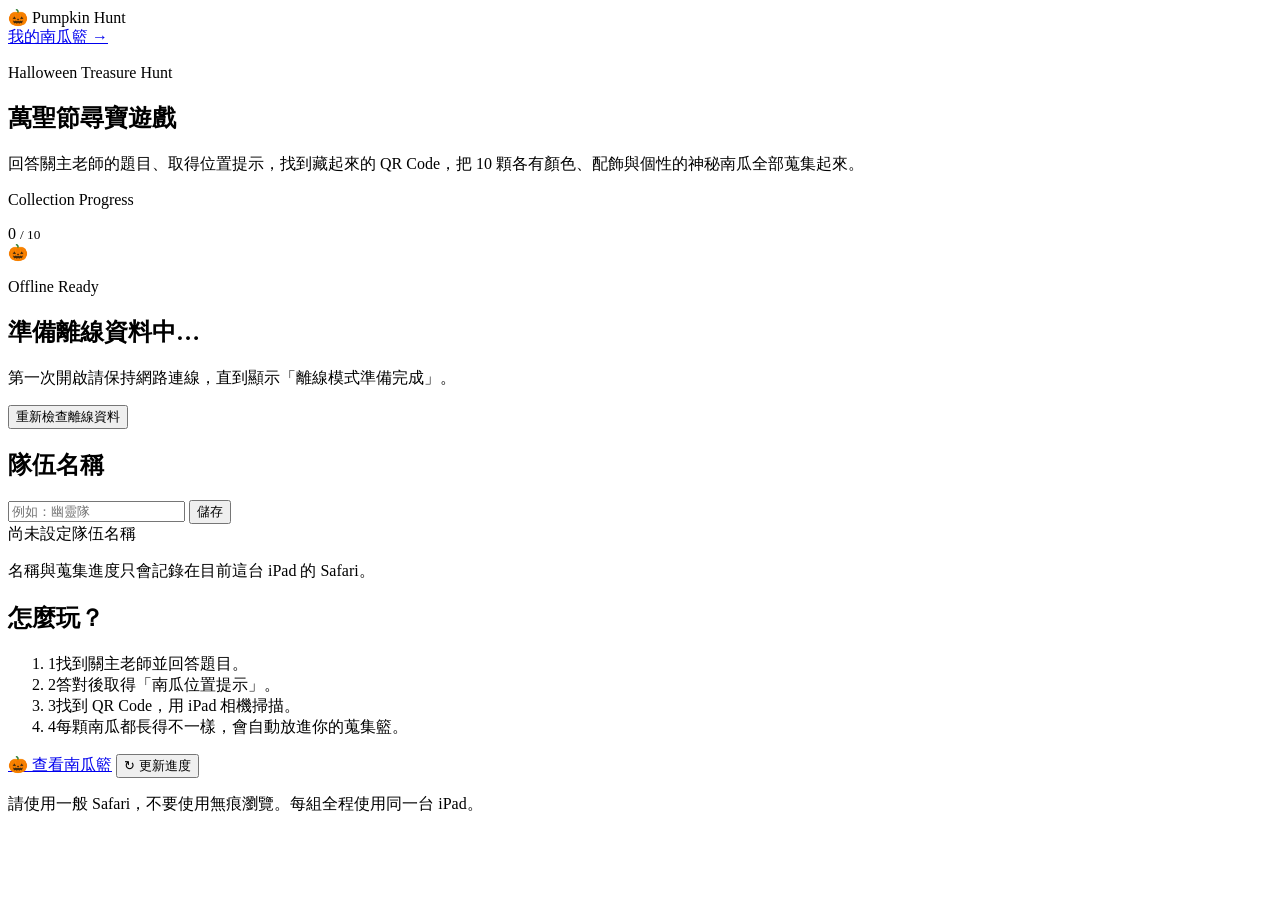
==== index.html @ 7f1ab981 "Add files via upload Initial Halloween Pumpkin Hunt" ====
<!doctype html>
<html lang="zh-Hant">
<head>
  <meta charset="utf-8">
  <meta name="viewport" content="width=device-width, initial-scale=1, viewport-fit=cover">
  <meta name="theme-color" content="#120c1c">
  <title>Halloween Pumpkin Hunt</title>
  <link rel="stylesheet" href="./css/style.css">
</head>
<body>
  <main class="page-shell narrow">
    <header class="topbar">
      <div class="brand">
        <span class="brand-mark">🎃</span>
        <span>Pumpkin Hunt</span>
      </div>
      <a class="small-link" href="./collection.html">我的南瓜籃 →</a>
    </header>

    <section class="hero">
      <p class="eyebrow">Halloween Treasure Hunt</p>
      <h1>萬聖節尋寶遊戲</h1>
      <p class="lead">回答關主老師的題目、取得位置提示，找到藏起來的 QR Code，把 10 顆各有顏色、配飾與個性的神秘南瓜全部蒐集起來。</p>
    </section>

    <section class="card progress-card">
      <div class="progress-head">
        <div>
          <p class="eyebrow">Collection Progress</p>
          <div class="progress-big"><span data-progress-count>0</span> <small>/ <span data-progress-total>10</span></small></div>
        </div>
        <span>🎃</span>
      </div>
      <div class="progress-track" aria-label="蒐集進度">
        <div class="progress-fill" data-progress-bar></div>
      </div>
      <div class="mini-grid" data-mini-grid></div>
    </section>

    <section class="card offline-card">
      <p class="eyebrow">Offline Ready</p>
      <h2 class="section-title" data-offline-status>準備離線資料中…</h2>
      <p class="helper" data-offline-detail>第一次開啟請保持網路連線，直到顯示「離線模式準備完成」。</p>
      <div class="action-row">
        <button class="button-secondary" type="button" data-offline-check>重新檢查離線資料</button>
      </div>
    </section>

    <section class="card team-card">
      <h2 class="section-title">隊伍名稱</h2>
      <div class="input-row">
        <input id="teamName" type="text" maxlength="24" placeholder="例如：幽靈隊" autocomplete="off">
        <button id="saveTeam" class="button-primary" type="button">儲存</button>
      </div>
      <div class="team-label" data-team-label>尚未設定隊伍名稱</div>
      <p class="helper">名稱與蒐集進度只會記錄在目前這台 iPad 的 Safari。</p>
    </section>

    <section class="card instructions-card">
      <h2 class="section-title">怎麼玩？</h2>
      <ol class="instructions">
        <li><span class="step-number">1</span><span>找到關主老師並回答題目。</span></li>
        <li><span class="step-number">2</span><span>答對後取得「南瓜位置提示」。</span></li>
        <li><span class="step-number">3</span><span>找到 QR Code，用 iPad 相機掃描。</span></li>
        <li><span class="step-number">4</span><span>每顆南瓜都長得不一樣，會自動放進你的蒐集籃。</span></li>
      </ol>
    </section>

    <div class="action-row">
      <a class="button button-primary" href="./collection.html">🎃 查看南瓜籃</a>
      <button class="button-secondary" type="button" onclick="location.reload()">↻ 更新進度</button>
    </div>

    <p class="footer-note">請使用一般 Safari，不要使用無痕瀏覽。每組全程使用同一台 iPad。</p>
  </main>

  <script src="./js/config.js"></script>
  <script src="./js/storage.js"></script>
  <script src="./js/home.js"></script>
  <script src="./js/offline.js"></script>
</body>
</html>
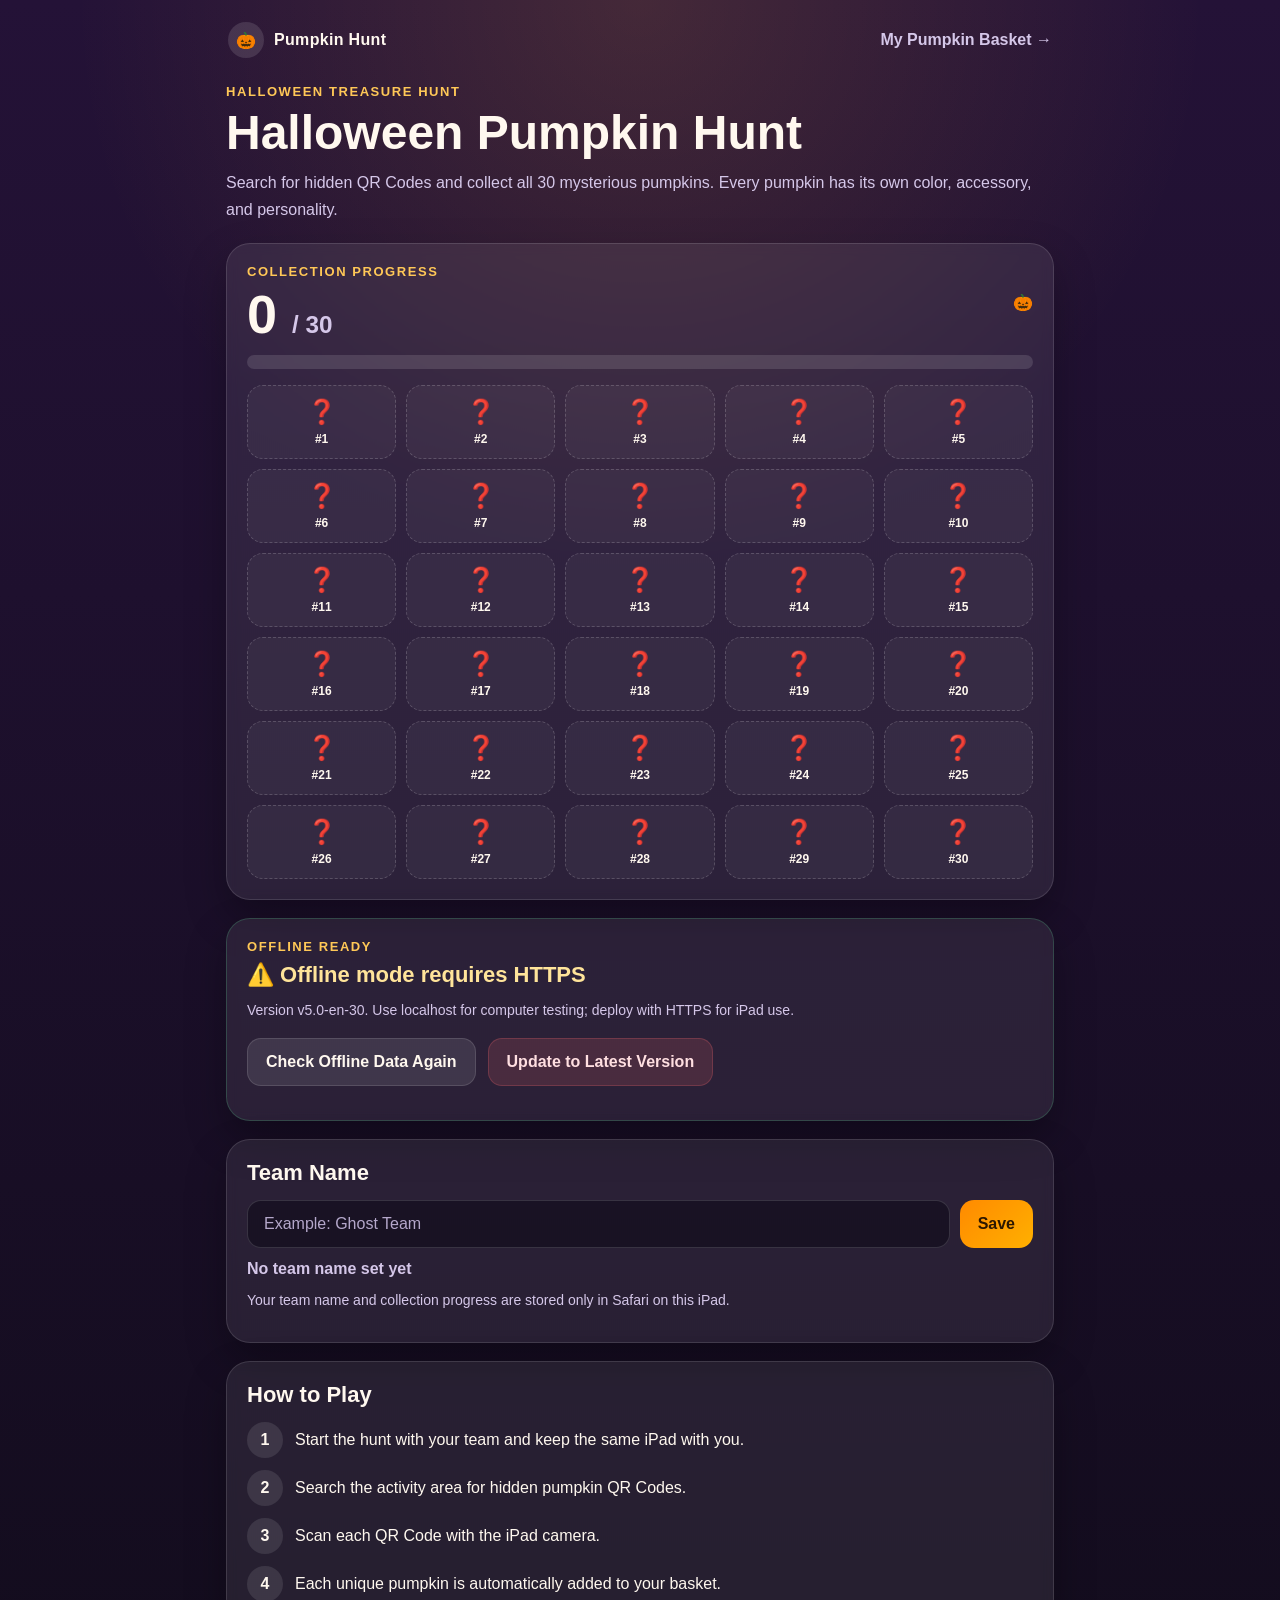
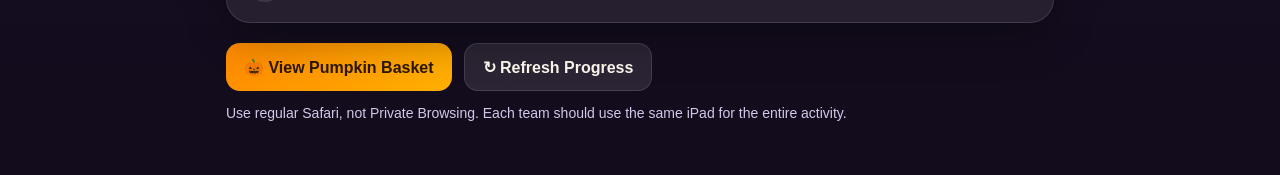
==== commit fa46044e: "Add files via upload" ====
--- a/index.html
+++ b/index.html
@@ -1,11 +1,11 @@
 <!doctype html>
-<html lang="zh-Hant">
+<html lang="en">
 <head>
   <meta charset="utf-8">
   <meta name="viewport" content="width=device-width, initial-scale=1, viewport-fit=cover">
   <meta name="theme-color" content="#120c1c">
   <title>Halloween Pumpkin Hunt</title>
-  <link rel="stylesheet" href="./css/style.css">
+  <link rel="stylesheet" href="./css/style.css?v=5.0">
 </head>
 <body>
   <main class="page-shell narrow">
@@ -14,24 +14,24 @@
         <span class="brand-mark">🎃</span>
         <span>Pumpkin Hunt</span>
       </div>
-      <a class="small-link" href="./collection.html">我的南瓜籃 →</a>
+      <a class="small-link" href="./collection.html">My Pumpkin Basket →</a>
     </header>
 
     <section class="hero">
       <p class="eyebrow">Halloween Treasure Hunt</p>
-      <h1>萬聖節尋寶遊戲</h1>
-      <p class="lead">回答關主老師的題目、取得位置提示，找到藏起來的 QR Code，把 10 顆各有顏色、配飾與個性的神秘南瓜全部蒐集起來。</p>
+      <h1>Halloween Pumpkin Hunt</h1>
+      <p class="lead">Search for hidden QR Codes and collect all 30 mysterious pumpkins. Every pumpkin has its own color, accessory, and personality.</p>
     </section>
 
     <section class="card progress-card">
       <div class="progress-head">
         <div>
           <p class="eyebrow">Collection Progress</p>
-          <div class="progress-big"><span data-progress-count>0</span> <small>/ <span data-progress-total>10</span></small></div>
+          <div class="progress-big"><span data-progress-count>0</span> <small>/ <span data-progress-total>30</span></small></div>
         </div>
         <span>🎃</span>
       </div>
-      <div class="progress-track" aria-label="蒐集進度">
+      <div class="progress-track" aria-label="Collection progress">
         <div class="progress-fill" data-progress-bar></div>
       </div>
       <div class="mini-grid" data-mini-grid></div>
@@ -39,44 +39,44 @@
 
     <section class="card offline-card">
       <p class="eyebrow">Offline Ready</p>
-      <h2 class="section-title" data-offline-status>準備離線資料中…</h2>
-      <p class="helper" data-offline-detail>第一次開啟請保持網路連線，直到顯示「離線模式準備完成」。</p>
+      <h2 class="section-title" data-offline-status>Preparing offline data…</h2>
+      <p class="helper" data-offline-detail>Keep this device online the first time until you see “Offline mode is ready.”</p>
       <div class="action-row">
-        <button class="button-secondary" type="button" data-offline-check>重新檢查離線資料</button>
+        <button class="button-secondary" type="button" data-offline-check>Check Offline Data Again</button><button class="button-danger" type="button" data-offline-force-update>Update to Latest Version</button>
       </div>
     </section>
 
     <section class="card team-card">
-      <h2 class="section-title">隊伍名稱</h2>
+      <h2 class="section-title">Team Name</h2>
       <div class="input-row">
-        <input id="teamName" type="text" maxlength="24" placeholder="例如：幽靈隊" autocomplete="off">
-        <button id="saveTeam" class="button-primary" type="button">儲存</button>
+        <input id="teamName" type="text" maxlength="24" placeholder="Example: Ghost Team" autocomplete="off">
+        <button id="saveTeam" class="button-primary" type="button">Save</button>
       </div>
-      <div class="team-label" data-team-label>尚未設定隊伍名稱</div>
-      <p class="helper">名稱與蒐集進度只會記錄在目前這台 iPad 的 Safari。</p>
+      <div class="team-label" data-team-label>No team name set yet</div>
+      <p class="helper">Your team name and collection progress are stored only in Safari on this iPad.</p>
     </section>
 
     <section class="card instructions-card">
-      <h2 class="section-title">怎麼玩？</h2>
+      <h2 class="section-title">How to Play</h2>
       <ol class="instructions">
-        <li><span class="step-number">1</span><span>找到關主老師並回答題目。</span></li>
-        <li><span class="step-number">2</span><span>答對後取得「南瓜位置提示」。</span></li>
-        <li><span class="step-number">3</span><span>找到 QR Code，用 iPad 相機掃描。</span></li>
-        <li><span class="step-number">4</span><span>每顆南瓜都長得不一樣，會自動放進你的蒐集籃。</span></li>
+        <li><span class="step-number">1</span><span>Start the hunt with your team and keep the same iPad with you.</span></li>
+        <li><span class="step-number">2</span><span>Search the activity area for hidden pumpkin QR Codes.</span></li>
+        <li><span class="step-number">3</span><span>Scan each QR Code with the iPad camera.</span></li>
+        <li><span class="step-number">4</span><span>Each unique pumpkin is automatically added to your basket.</span></li>
       </ol>
     </section>
 
     <div class="action-row">
-      <a class="button button-primary" href="./collection.html">🎃 查看南瓜籃</a>
-      <button class="button-secondary" type="button" onclick="location.reload()">↻ 更新進度</button>
+      <a class="button button-primary" href="./collection.html">🎃 View Pumpkin Basket</a>
+      <button class="button-secondary" type="button" onclick="location.reload()">↻ Refresh Progress</button>
     </div>
 
-    <p class="footer-note">請使用一般 Safari，不要使用無痕瀏覽。每組全程使用同一台 iPad。</p>
+    <p class="footer-note">Use regular Safari, not Private Browsing. Each team should use the same iPad for the entire activity.</p>
   </main>
 
-  <script src="./js/config.js"></script>
-  <script src="./js/storage.js"></script>
-  <script src="./js/home.js"></script>
-  <script src="./js/offline.js"></script>
+  <script src="./js/config.js?v=5.0"></script>
+  <script src="./js/storage.js?v=5.0"></script>
+  <script src="./js/home.js?v=5.0"></script>
+  <script src="./js/offline.js?v=5.0"></script>
 </body>
 </html>
--- a/css/style.css
+++ b/css/style.css
@@ -0,0 +1,547 @@
+:root {
+  --bg-1: #120c1c;
+  --bg-2: #241237;
+  --panel: rgba(255, 255, 255, 0.08);
+  --panel-strong: rgba(255, 255, 255, 0.14);
+  --text: #fff8ef;
+  --muted: #d5c7e9;
+  --accent: #ff8a00;
+  --accent-2: #ffc857;
+  --danger: #d95d66;
+  --ok: #58d68d;
+  --shadow: 0 18px 40px rgba(0, 0, 0, 0.28);
+  --radius-lg: 24px;
+  --radius-md: 18px;
+  --radius-sm: 12px;
+}
+
+* { box-sizing: border-box; }
+html, body { margin: 0; min-height: 100%; }
+body {
+  font-family: "Segoe UI", "Noto Sans TC", "PingFang TC", sans-serif;
+  color: var(--text);
+  background:
+    radial-gradient(circle at top, rgba(255, 171, 64, 0.15), transparent 30%),
+    linear-gradient(180deg, var(--bg-2), var(--bg-1));
+}
+
+a { color: inherit; text-decoration: none; }
+button, input { font: inherit; }
+button { cursor: pointer; border: 0; }
+
+.page-shell {
+  width: min(100%, 1120px);
+  margin: 0 auto;
+  padding: 16px 16px 40px;
+}
+.page-shell.narrow { max-width: 860px; }
+.tool-layout {
+  width: min(100%, 1200px);
+  margin: 0 auto;
+  padding: 16px 16px 40px;
+}
+
+.topbar {
+  display: flex;
+  justify-content: space-between;
+  align-items: center;
+  gap: 16px;
+  padding: 6px 2px 18px;
+}
+.brand {
+  display: inline-flex;
+  align-items: center;
+  gap: 10px;
+  font-weight: 800;
+  letter-spacing: 0.02em;
+}
+.brand-mark {
+  display: inline-grid;
+  place-items: center;
+  width: 36px;
+  height: 36px;
+  border-radius: 50%;
+  background: rgba(255, 255, 255, 0.12);
+}
+.small-link {
+  color: var(--muted);
+  font-weight: 600;
+}
+
+.hero {
+  margin: 8px 0 20px;
+}
+.hero h1 {
+  margin: 6px 0 10px;
+  font-size: clamp(32px, 7vw, 48px);
+  line-height: 1.08;
+}
+.lead {
+  color: var(--muted);
+  line-height: 1.7;
+  margin: 0;
+}
+.eyebrow {
+  margin: 0 0 8px;
+  font-size: 13px;
+  text-transform: uppercase;
+  letter-spacing: 0.12em;
+  color: var(--accent-2);
+  font-weight: 800;
+}
+.section-title {
+  margin: 0 0 14px;
+  font-size: 22px;
+}
+
+.card {
+  background: var(--panel);
+  backdrop-filter: blur(6px);
+  border: 1px solid rgba(255, 255, 255, 0.12);
+  border-radius: var(--radius-lg);
+  box-shadow: var(--shadow);
+  padding: 20px;
+  margin: 0 0 18px;
+}
+.progress-card, .team-card, .instructions-card, .collection-summary, .tool-card, .complete-card, .invalid-card { overflow: hidden; }
+
+.progress-head {
+  display: flex;
+  justify-content: space-between;
+  align-items: center;
+  gap: 16px;
+}
+.progress-big {
+  font-size: clamp(34px, 8vw, 54px);
+  font-weight: 900;
+  line-height: 1;
+}
+.progress-big small {
+  font-size: 0.45em;
+  color: var(--muted);
+}
+.progress-track {
+  width: 100%;
+  height: 14px;
+  border-radius: 999px;
+  background: rgba(255, 255, 255, 0.12);
+  overflow: hidden;
+  margin-top: 14px;
+}
+.progress-fill {
+  height: 100%;
+  width: 0;
+  background: linear-gradient(90deg, var(--accent), #ffbe55);
+  border-radius: inherit;
+  transition: width 0.35s ease;
+}
+.mini-grid {
+  display: grid;
+  grid-template-columns: repeat(5, 1fr);
+  gap: 10px;
+  margin-top: 16px;
+}
+.mini-slot {
+  min-height: 74px;
+  border-radius: 16px;
+  display: flex;
+  flex-direction: column;
+  align-items: center;
+  justify-content: center;
+  padding: 10px 6px;
+  text-align: center;
+  border: 1px dashed rgba(255,255,255,0.18);
+  background: rgba(255, 255, 255, 0.04);
+}
+.mini-slot strong { font-size: 12px; margin-top: 6px; }
+.mini-slot.is-collected {
+  border-style: solid;
+  color: #fff;
+}
+.mini-slot .mini-icon { font-size: 24px; }
+
+.input-row {
+  display: flex;
+  gap: 10px;
+  flex-wrap: wrap;
+}
+input[type="text"], input[type="url"] {
+  flex: 1 1 220px;
+  padding: 14px 16px;
+  border-radius: 14px;
+  border: 1px solid rgba(255, 255, 255, 0.14);
+  background: rgba(8, 5, 18, 0.5);
+  color: var(--text);
+}
+input::placeholder { color: #b5a8cb; }
+.button-primary, .button-secondary, .button-danger, .button {
+  display: inline-flex;
+  align-items: center;
+  justify-content: center;
+  min-height: 48px;
+  padding: 12px 18px;
+  border-radius: 14px;
+  font-weight: 800;
+  transition: transform 0.15s ease, opacity 0.2s ease;
+}
+.button-primary, .button.button-primary {
+  background: linear-gradient(135deg, var(--accent), #ffb000);
+  color: #2c1700;
+}
+.button-secondary, .button.button-secondary {
+  background: rgba(255,255,255,0.1);
+  color: var(--text);
+  border: 1px solid rgba(255,255,255,0.12);
+}
+.button-danger {
+  background: rgba(217, 93, 102, 0.18);
+  color: #ffdfe1;
+  border: 1px solid rgba(217, 93, 102, 0.28);
+}
+.button-primary:hover, .button-secondary:hover, .button-danger:hover, .button:hover {
+  transform: translateY(-1px);
+}
+.team-label, .helper, .tool-status, .footer-note {
+  color: var(--muted);
+}
+.team-label {
+  margin-top: 12px;
+  font-weight: 700;
+}
+.helper, .footer-note, .tool-status { font-size: 14px; }
+
+.instructions {
+  list-style: none;
+  margin: 0;
+  padding: 0;
+  display: grid;
+  gap: 12px;
+}
+.instructions li {
+  display: grid;
+  grid-template-columns: 36px 1fr;
+  gap: 12px;
+  align-items: center;
+}
+.step-number {
+  width: 36px;
+  height: 36px;
+  border-radius: 50%;
+  display: inline-grid;
+  place-items: center;
+  background: rgba(255,255,255,0.1);
+  font-weight: 800;
+}
+.action-row {
+  display: flex;
+  gap: 12px;
+  flex-wrap: wrap;
+  margin: 20px 0 14px;
+}
+
+.pumpkin-stage {
+  position: relative;
+  min-height: 340px;
+  border-radius: 22px;
+  overflow: hidden;
+  background: radial-gradient(circle at top, rgba(255, 204, 102, 0.18), rgba(255,255,255,0.02) 50%), rgba(8, 5, 18, 0.55);
+  border: 1px solid rgba(255,255,255,0.08);
+}
+#pumpkinCanvas {
+  width: 100%;
+  height: 340px;
+  display: block;
+}
+.found-copy {
+  padding-top: 18px;
+}
+.found-copy h1 {
+  font-size: clamp(30px, 6vw, 40px);
+  margin: 0 0 10px;
+}
+.progress-inline {
+  display: grid;
+  gap: 10px;
+  margin-top: 20px;
+}
+.completion-banner {
+  margin-top: 18px;
+  padding: 14px 16px;
+  border-radius: 16px;
+  background: rgba(88, 214, 141, 0.15);
+  border: 1px solid rgba(88, 214, 141, 0.28);
+  color: #dcffe9;
+  font-weight: 700;
+}
+.invalid-card {
+  text-align: center;
+  padding: 36px 20px;
+}
+.invalid-icon, .trophy {
+  font-size: 56px;
+  margin-bottom: 12px;
+}
+
+.collection-grid {
+  display: grid;
+  grid-template-columns: repeat(2, minmax(0, 1fr));
+  gap: 14px;
+}
+.collection-card {
+  border-radius: 22px;
+  padding: 18px;
+  position: relative;
+  overflow: hidden;
+  min-height: 210px;
+  box-shadow: var(--shadow);
+  border: 1px solid rgba(255,255,255,0.12);
+}
+.collection-card.is-locked {
+  background: rgba(255,255,255,0.05);
+}
+.collection-card.is-found {
+  color: #fff;
+}
+.collection-card-header {
+  display: flex;
+  justify-content: space-between;
+  align-items: start;
+  gap: 12px;
+}
+.collection-card h3 {
+  margin: 0;
+  font-size: 24px;
+}
+.collection-card .tag {
+  display: inline-flex;
+  align-items: center;
+  gap: 6px;
+  padding: 7px 10px;
+  border-radius: 999px;
+  font-size: 12px;
+  font-weight: 800;
+  background: rgba(0,0,0,0.18);
+}
+.collection-card .collection-emoji {
+  font-size: 52px;
+  line-height: 1;
+  margin: 18px 0 10px;
+}
+.collection-card .meta-line {
+  font-size: 14px;
+  line-height: 1.65;
+  max-width: 30em;
+}
+.collection-card .locked-label {
+  opacity: 0.95;
+  font-weight: 700;
+}
+.collection-card .personality-line {
+  margin-top: 10px;
+  font-size: 15px;
+  font-weight: 700;
+}
+.complete-card { text-align: center; }
+.reset-zone { margin-top: 8px; }
+
+.confetti {
+  position: fixed;
+  inset: 0;
+  pointer-events: none;
+  overflow: hidden;
+  z-index: 20;
+}
+.confetti-piece {
+  position: absolute;
+  top: -20px;
+  width: 10px;
+  height: 16px;
+  opacity: 0.9;
+  animation: fall linear forwards;
+}
+@keyframes fall {
+  0% { transform: translateY(0) rotate(0deg); }
+  100% { transform: translateY(105vh) rotate(540deg); opacity: 0; }
+}
+
+.tool-controls {
+  display: grid;
+  grid-template-columns: minmax(0, 1fr) auto auto;
+  gap: 10px;
+}
+.qr-output {
+  display: grid;
+  grid-template-columns: repeat(auto-fit, minmax(240px, 1fr));
+  gap: 18px;
+  margin-top: 20px;
+}
+.qr-card {
+  background: white;
+  color: #222;
+  border-radius: 18px;
+  padding: 16px;
+  break-inside: avoid;
+}
+.qr-card h3 {
+  margin: 0 0 6px;
+  font-size: 24px;
+}
+.qr-card .qr-meta {
+  color: #555;
+  font-size: 14px;
+  line-height: 1.5;
+  margin-bottom: 12px;
+}
+.qr-box {
+  min-height: 136px;
+  display: grid;
+  place-items: center;
+  margin: 10px 0;
+}
+.qr-link {
+  font-size: 11px;
+  word-break: break-all;
+  color: #555;
+}
+.no-print { display: block; }
+
+@media (max-width: 760px) {
+  .tool-controls { grid-template-columns: 1fr; }
+  .collection-grid { grid-template-columns: 1fr; }
+  .mini-grid { grid-template-columns: repeat(2, 1fr); }
+}
+
+@media print {
+  body { background: #fff; color: #000; }
+  .no-print { display: none; }
+  .tool-layout { padding: 0; }
+  .qr-output { grid-template-columns: repeat(2, 1fr); gap: 12px; }
+  .qr-card { box-shadow: none; border: 1px solid #ddd; }
+}
+
+.offline-card {
+  border-color: rgba(88, 214, 141, 0.22);
+}
+.offline-status {
+  font-size: 22px;
+  font-weight: 900;
+  margin-bottom: 8px;
+}
+[data-offline-status][data-state="ready"] { color: #bfffd4; }
+[data-offline-status][data-state="warn"] { color: #ffe49a; }
+[data-offline-status][data-state="error"] { color: #ffc1c5; }
+[data-offline-status][data-state="loading"] { color: var(--accent-2); }
+
+/* v4.1 renderer fallback: remains visible until the first successful WebGL frame. */
+.pumpkin-stage {
+  position: relative;
+  isolation: isolate;
+}
+#pumpkinCanvas {
+  position: relative;
+  z-index: 2;
+  background: transparent;
+}
+.pumpkin-fallback {
+  --pumpkin-shell: #ff7b1f;
+  --pumpkin-shell-2: #ffb24a;
+  --pumpkin-stem: #70552d;
+  --pumpkin-accent: #ffd54f;
+  --pumpkin-eye: #171117;
+  position: absolute;
+  inset: 0;
+  z-index: 1;
+  display: grid;
+  place-items: center;
+  pointer-events: none;
+  transition: opacity .2s ease;
+}
+.pumpkin-fallback.webgl-ready {
+  opacity: 0;
+}
+.fallback-body {
+  position: relative;
+  width: min(52vw, 260px);
+  aspect-ratio: 1.18 / 1;
+  filter: drop-shadow(0 22px 28px rgba(0,0,0,.30));
+  animation: fallbackFloat 2.8s ease-in-out infinite;
+}
+.fallback-lobe {
+  position: absolute;
+  top: 17%;
+  bottom: 6%;
+  width: 43%;
+  border-radius: 52% 52% 48% 48% / 42% 42% 58% 58%;
+  background: linear-gradient(100deg, var(--pumpkin-shell), var(--pumpkin-shell-2) 52%, var(--pumpkin-shell));
+  box-shadow: inset 10px 0 16px rgba(255,255,255,.10), inset -14px 0 20px rgba(0,0,0,.12);
+}
+.lobe-1 { left: 2%; transform: scale(.83,.90); }
+.lobe-2 { left: 19%; transform: scale(.96,.98); }
+.lobe-3 { left: 30%; width: 40%; z-index: 2; }
+.lobe-4 { right: 19%; transform: scale(.96,.98); }
+.lobe-5 { right: 2%; transform: scale(.83,.90); }
+.fallback-stem {
+  position: absolute;
+  z-index: 4;
+  width: 13%;
+  height: 28%;
+  left: 44%;
+  top: -1%;
+  border-radius: 35% 35% 20% 20%;
+  background: linear-gradient(90deg, var(--pumpkin-stem), #a98a50, var(--pumpkin-stem));
+  transform: rotate(8deg);
+}
+.fallback-eye {
+  position: absolute;
+  z-index: 5;
+  width: 9%;
+  height: 10%;
+  top: 47%;
+  border-radius: 50%;
+  background: var(--pumpkin-eye);
+  box-shadow: 0 0 10px rgba(0,0,0,.18);
+}
+.fallback-eye.left { left: 34%; }
+.fallback-eye.right { right: 34%; }
+.pumpkin-fallback[data-pumpkin-id="3"] .fallback-eye.right,
+.pumpkin-fallback[data-pumpkin-id="8"] .fallback-eye.right {
+  height: 3%;
+  top: 51%;
+  border-radius: 999px;
+}
+.fallback-mouth {
+  position: absolute;
+  z-index: 5;
+  width: 27%;
+  height: 13%;
+  left: 36.5%;
+  top: 62%;
+  border-bottom: 7px solid var(--pumpkin-eye);
+  border-radius: 0 0 50% 50%;
+}
+.pumpkin-fallback[data-pumpkin-id="6"] .fallback-mouth {
+  border-bottom: 0;
+  border-top: 7px solid var(--pumpkin-eye);
+  border-radius: 50% 50% 0 0;
+}
+.fallback-accessory {
+  position: absolute;
+  z-index: 6;
+  top: 7%;
+  left: 50%;
+  transform: translateX(-50%);
+  font-size: clamp(44px, 9vw, 78px);
+  filter: drop-shadow(0 5px 8px rgba(0,0,0,.25));
+}
+.fallback-note {
+  position: absolute;
+  bottom: 14px;
+  right: 16px;
+  font-size: 11px;
+  color: rgba(255,255,255,.48);
+  letter-spacing: .08em;
+}
+@keyframes fallbackFloat {
+  0%, 100% { transform: translateY(0) rotate(-1deg); }
+  50% { transform: translateY(-10px) rotate(1deg); }
+}
